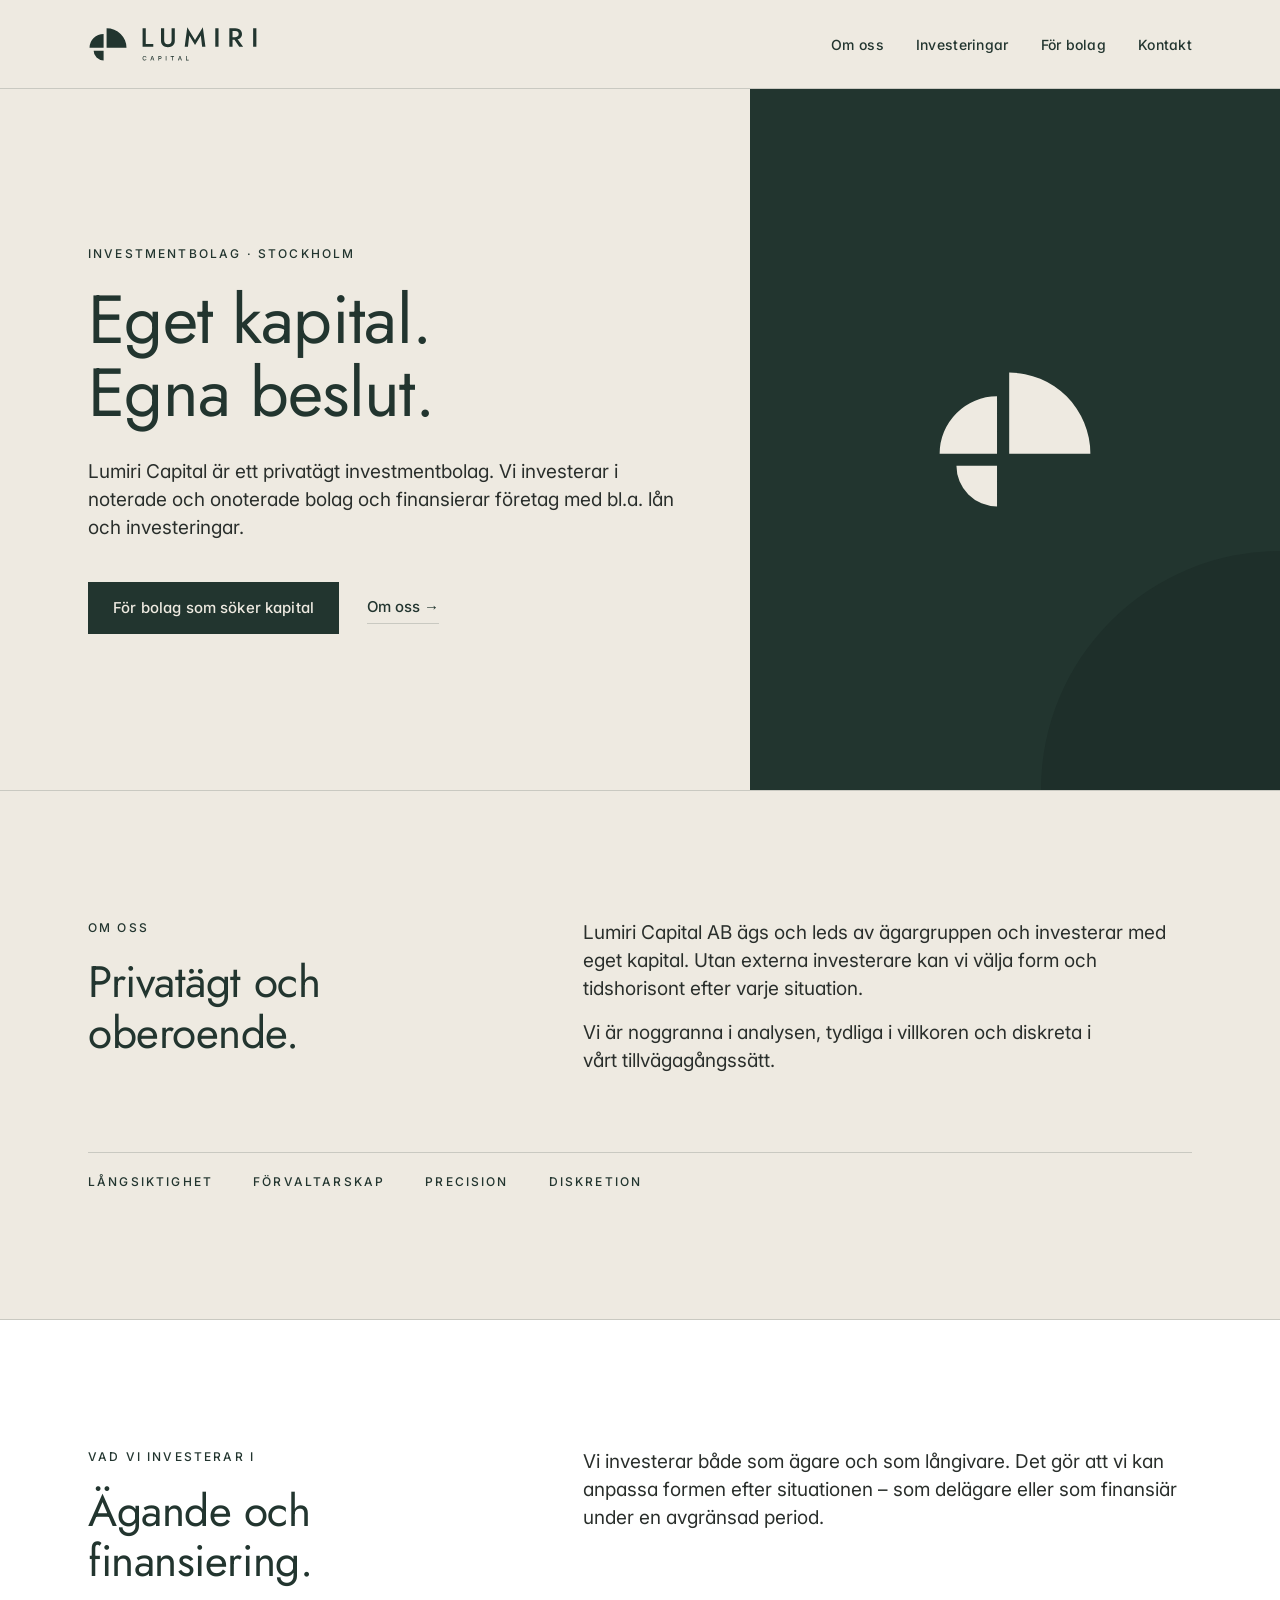
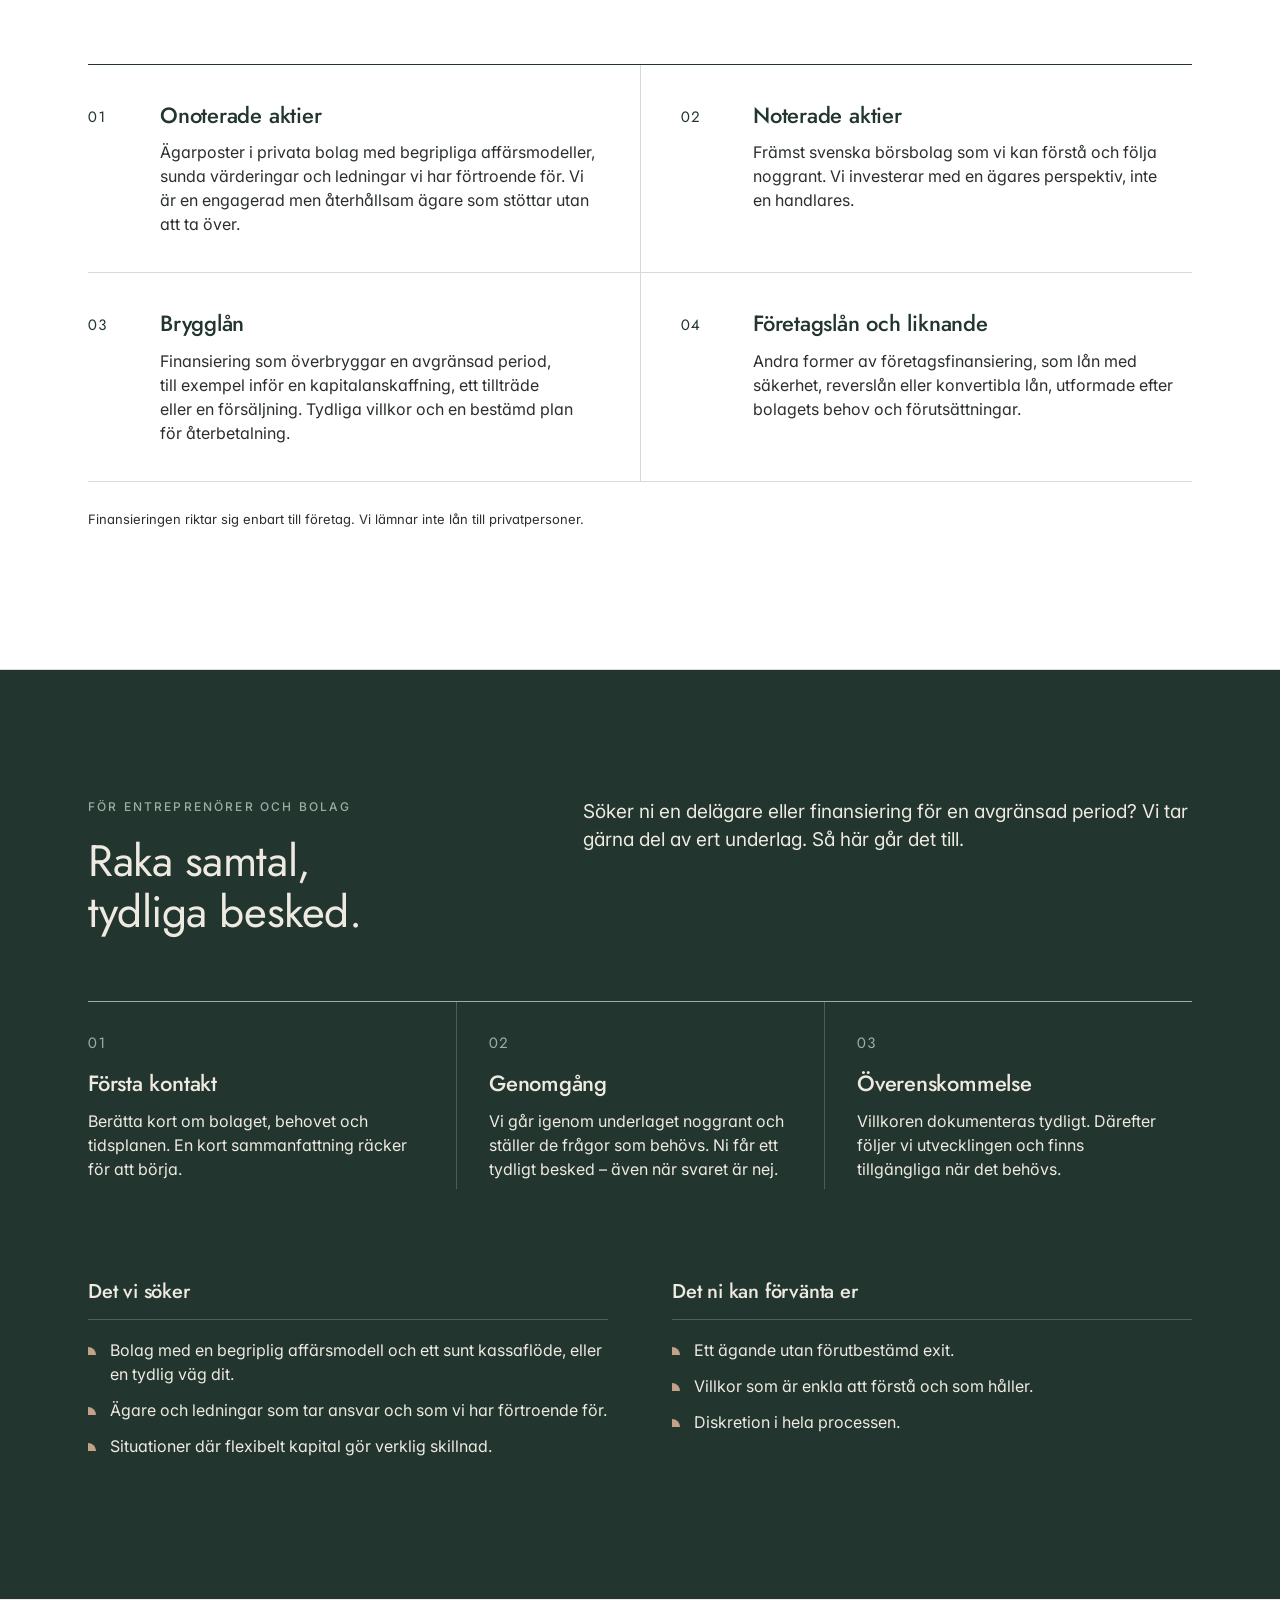
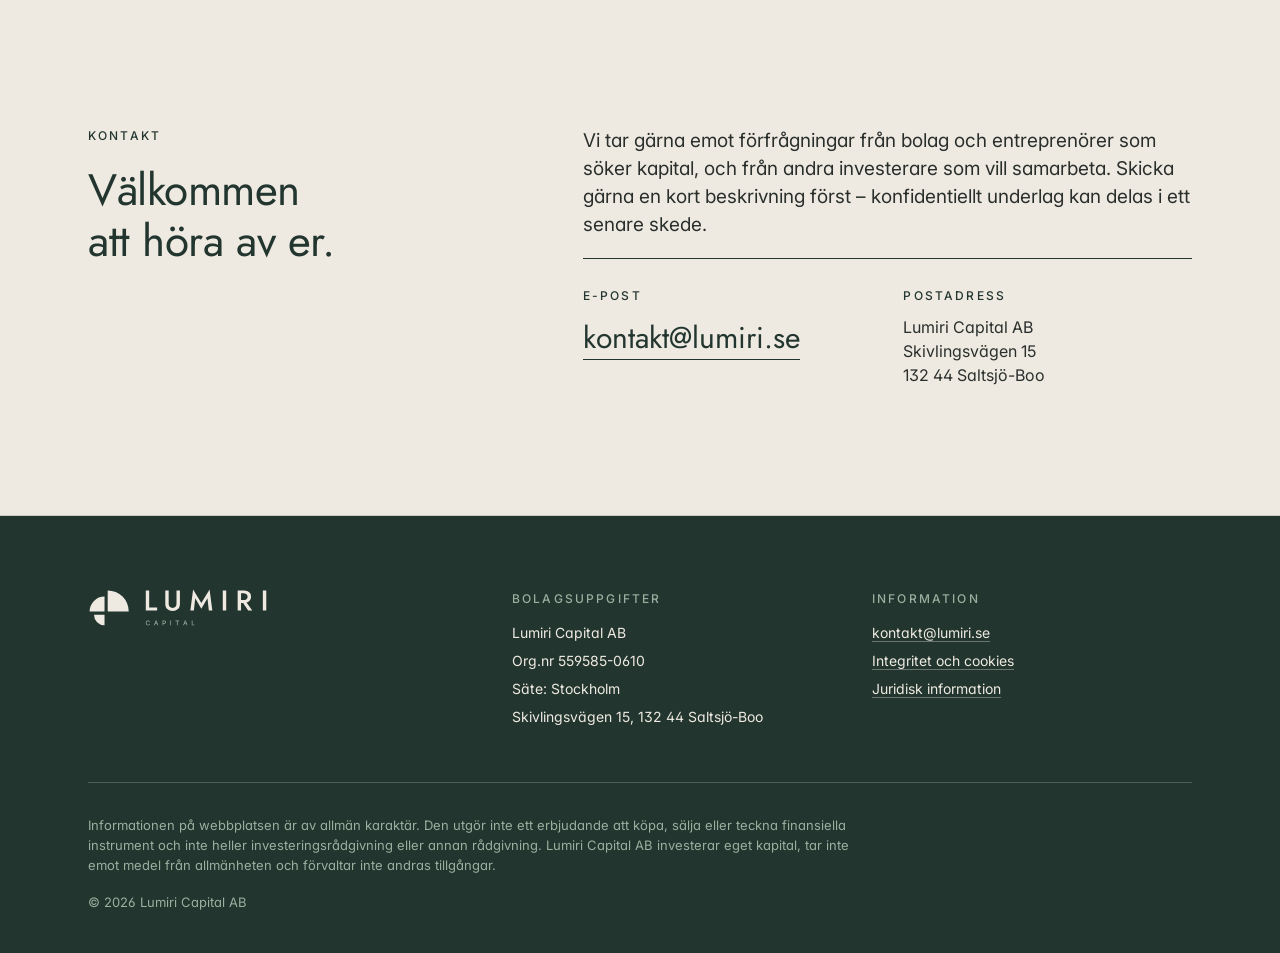
==== index.html @ 76b811ba "Lumiri Capital webbplats" ====
<!doctype html>
<html lang="sv">
<head>
<meta charset="utf-8">
<meta name="viewport" content="width=device-width, initial-scale=1">
<title>Lumiri Capital – investmentbolag</title>
<meta name="description" content="Lumiri Capital AB är ett privatägt investmentbolag som investerar i noterade och onoterade bolag och finansierar företag.">
<link rel="canonical" href="https://lumiri.se/">
<meta name="theme-color" content="#22352F">
<meta property="og:type" content="website">
<meta property="og:locale" content="sv_SE">
<meta property="og:site_name" content="Lumiri Capital">
<meta property="og:title" content="Lumiri Capital – investmentbolag">
<meta property="og:description" content="Lumiri Capital AB är ett privatägt investmentbolag som investerar i noterade och onoterade bolag och finansierar företag.">
<meta property="og:url" content="https://lumiri.se/">
<meta property="og:image" content="https://lumiri.se/assets/img/og.png">
<link rel="icon" href="assets/img/favicon.svg" type="image/svg+xml">
<link rel="icon" href="assets/img/favicon-32.png" sizes="32x32" type="image/png">
<link rel="icon" href="assets/img/favicon-16.png" sizes="16x16" type="image/png">
<link rel="apple-touch-icon" href="assets/img/apple-touch-icon.png">
<link rel="manifest" href="site.webmanifest">
<link rel="preload" href="assets/fonts/jost-var-latin.woff2" as="font" type="font/woff2" crossorigin>
<link rel="preload" href="assets/fonts/inter-var-latin.woff2" as="font" type="font/woff2" crossorigin>
<link rel="stylesheet" href="assets/style.css">
</head>
<body>
<a class="skip" href="#innehall">Hoppa till innehållet</a>
<header class="site-header">
  <div class="wrap">
    <a class="brand" href="./" aria-label="Lumiri Capital – till startsidan"><img src="assets/img/lumiri-capital.svg" alt="Lumiri Capital" width="170" height="37"></a>
    <nav class="nav" aria-label="Huvudmeny">
      <ul>
        <li><a href="#om-oss">Om oss</a></li>
        <li><a href="#investeringar">Investeringar</a></li>
        <li><a href="#for-bolag">För bolag</a></li>
        <li><a href="#kontakt">Kontakt</a></li>
      </ul>
    </nav>
  </div>
</header>
<main id="innehall">

<section class="hero" aria-labelledby="hero-rubrik">
  <div class="hero-text">
    <span class="label">Investmentbolag · Stockholm</span>
    <h1 id="hero-rubrik">Eget kapital.<br>Egna beslut.</h1>
    <p class="lead">Lumiri Capital är ett privatägt investmentbolag. Vi investerar i noterade och onoterade bolag och finansierar företag med bl.a. lån och investeringar.</p>
    <div class="actions">
      <a class="btn" href="#for-bolag">För bolag som söker kapital</a>
      <a class="link-arrow" href="#om-oss">Om oss</a>
    </div>
  </div>
  <div class="hero-panel" aria-hidden="true">
    <img src="assets/img/symbol-linne.svg" alt="" width="240" height="223">
  </div>
</section>

<section class="section" id="om-oss" aria-labelledby="om-rubrik">
  <div class="wrap">
    <div class="section-head">
      <div>
        <span class="label">Om oss</span>
        <h2 id="om-rubrik">Privatägt och oberoende.</h2>
      </div>
      <div>
        <p class="lead">Lumiri Capital AB ägs och leds av ägargruppen och investerar med eget kapital. Utan externa investerare kan vi välja form och tidshorisont efter varje situation.</p>
        <p class="lead">Vi är noggranna i analysen, tydliga i villkoren och diskreta i vårt tillvägagångssätt.</p>
      </div>
    </div>
    <ul class="values" aria-label="Våra värderingar">
      <li>Långsiktighet</li><li>Förvaltarskap</li><li>Precision</li><li>Diskretion</li>
    </ul>
  </div>
</section>

<section class="section white" id="investeringar" aria-labelledby="inv-rubrik">
  <div class="wrap">
    <div class="section-head">
      <div>
        <span class="label">Vad vi investerar i</span>
        <h2 id="inv-rubrik">Ägande och finansiering.</h2>
      </div>
      <div>
        <p class="lead">Vi investerar både som ägare och som långivare. Det gör att vi kan anpassa formen efter situationen – som delägare eller som finansiär under en avgränsad period.</p>
      </div>
    </div>

    <ul class="areas">
      <li>
        <span class="num">01</span>
        <div>
          <h3>Onoterade aktier</h3>
          <p>Ägarposter i privata bolag med begripliga affärsmodeller, sunda värderingar och ledningar vi har förtroende för. Vi är en engagerad men återhållsam ägare som stöttar utan att ta över.</p>
        </div>
      </li>
      <li>
        <span class="num">02</span>
        <div>
          <h3>Noterade aktier</h3>
          <p>Främst svenska börsbolag som vi kan förstå och följa noggrant. Vi investerar med en ägares perspektiv, inte en handlares.</p>
        </div>
      </li>
      <li>
        <span class="num">03</span>
        <div>
          <h3>Brygglån</h3>
          <p>Finansiering som överbryggar en avgränsad period, till exempel inför en kapitalanskaffning, ett tillträde eller en försäljning. Tydliga villkor och en bestämd plan för återbetalning.</p>
        </div>
      </li>
      <li>
        <span class="num">04</span>
        <div>
          <h3>Företagslån och liknande</h3>
          <p>Andra former av företagsfinansiering, som lån med säkerhet, reverslån eller konvertibla lån, utformade efter bolagets behov och förutsättningar.</p>
        </div>
      </li>
    </ul>
    <p class="note">Finansieringen riktar sig enbart till företag. Vi lämnar inte lån till privatpersoner.</p>
  </div>
</section>

<section class="section dark" id="for-bolag" aria-labelledby="bolag-rubrik">
  <div class="wrap">
    <div class="section-head">
      <div>
        <span class="label">För entreprenörer och bolag</span>
        <h2 id="bolag-rubrik">Raka samtal, tydliga besked.</h2>
      </div>
      <div>
        <p class="lead">Söker ni en delägare eller finansiering för en avgränsad period? Vi tar gärna del av ert underlag. Så här går det till.</p>
      </div>
    </div>

    <ol class="steps">
      <li>
        <span class="num">01</span>
        <h3>Första kontakt</h3>
        <p>Berätta kort om bolaget, behovet och tidsplanen. En kort sammanfattning räcker för att börja.</p>
      </li>
      <li>
        <span class="num">02</span>
        <h3>Genomgång</h3>
        <p>Vi går igenom underlaget noggrant och ställer de frågor som behövs. Ni får ett tydligt besked – även när svaret är nej.</p>
      </li>
      <li>
        <span class="num">03</span>
        <h3>Överenskommelse</h3>
        <p>Villkoren dokumenteras tydligt. Därefter följer vi utvecklingen och finns tillgängliga när det behövs.</p>
      </li>
    </ol>

    <div class="split">
      <div>
        <h3>Det vi söker</h3>
        <ul class="ticks">
          <li>Bolag med en begriplig affärsmodell och ett sunt kassaflöde, eller en tydlig väg dit.</li>
          <li>Ägare och ledningar som tar ansvar och som vi har förtroende för.</li>
          <li>Situationer där flexibelt kapital gör verklig skillnad.</li>
        </ul>
      </div>
      <div>
        <h3>Det ni kan förvänta er</h3>
        <ul class="ticks">
          <li>Ett ägande utan förutbestämd exit.</li>
          <li>Villkor som är enkla att förstå och som håller.</li>
          <li>Diskretion i hela processen.</li>
        </ul>
      </div>
    </div>
  </div>
</section>

<section class="section" id="kontakt" aria-labelledby="kontakt-rubrik">
  <div class="wrap contact-grid">
    <div>
      <span class="label">Kontakt</span>
      <h2 id="kontakt-rubrik">Välkommen att höra av er.</h2>
    </div>
    <div>
      <p class="lead">Vi tar gärna emot förfrågningar från bolag och entreprenörer som söker kapital, och från andra investerare som vill samarbeta. Skicka gärna en kort beskrivning först – konfidentiellt underlag kan delas i ett senare skede.</p>
      <div class="contact-card">
        <div>
          <span class="label">E-post</span>
          <!-- PLATSHÅLLARE: kontakt@lumiri.se finns inte ännu – skapas hos Loopia före publicering -->
          <a class="contact-email" href="mailto:kontakt@lumiri.se">kontakt@lumiri.se</a>
        </div>
        <div>
          <span class="label">Postadress</span>
          <address>Lumiri Capital AB<br>Skivlingsvägen 15<br>132 44 Saltsjö-Boo</address>
        </div>
      </div>
    </div>
  </div>
</section>

</main>
<footer class="site-footer">
  <div class="wrap">
    <div class="footer-top">
      <div><img src="assets/img/lumiri-capital-negativ.svg" alt="Lumiri Capital" width="180" height="39"></div>
      <div>
        <span class="label">Bolagsuppgifter</span>
        <ul>
          <li>Lumiri Capital AB</li>
          <li>Org.nr 559585-0610</li>
          <li>Säte: Stockholm</li>
          <li>Skivlingsvägen 15, 132 44 Saltsjö-Boo</li>
        </ul>
      </div>
      <div>
        <span class="label">Information</span>
        <ul>
          <!-- PLATSHÅLLARE: kontakt@lumiri.se finns inte ännu – skapas hos Loopia före publicering -->
          <li><a href="mailto:kontakt@lumiri.se">kontakt@lumiri.se</a></li>
          <li><a href="integritet.html">Integritet och cookies</a></li>
          <li><a href="integritet.html#juridisk-information">Juridisk information</a></li>
        </ul>
      </div>
    </div>
    <p class="disclaimer">Informationen på webbplatsen är av allmän karaktär. Den utgör inte ett erbjudande att köpa, sälja eller teckna finansiella instrument och inte heller investeringsrådgivning eller annan rådgivning. Lumiri Capital AB investerar eget kapital, tar inte emot medel från allmänheten och förvaltar inte andras tillgångar.</p>
    <p class="copyright">© 2026 Lumiri Capital AB</p>
  </div>
</footer>
</body>
</html>
---- assets/style.css ----
/* Lumiri Capital – webbplats. Färger och typografi enligt grafisk profil v1.0 (okt 2026). */
@font-face{font-family:"Jost";src:url("fonts/jost-var-latin.woff2") format("woff2");font-weight:300 600;font-style:normal;font-display:swap}
@font-face{font-family:"Inter";src:url("fonts/inter-var-latin.woff2") format("woff2");font-weight:400 600;font-style:normal;font-display:swap}

:root{
  --gran:#22352F; --linne:#EEEAE1; --salvia:#9DAE9F; --lera:#C4A189; --grafit:#2A2F2C;
  --vit:#FFFFFF; --linne-mork:#E4DFD3; --linje:rgba(34,53,47,.18);
  --heading:"Jost","Century Gothic",system-ui,sans-serif;
  --body:"Inter","Arial",system-ui,sans-serif;
  --wrap:1200px; --pad:clamp(20px,5vw,48px);
}
*,*::before,*::after{box-sizing:border-box}
html{-webkit-text-size-adjust:100%;scroll-behavior:smooth;scroll-padding-top:24px}
@media (prefers-reduced-motion:reduce){html{scroll-behavior:auto}}
body{margin:0;background:var(--linne);color:var(--grafit);font-family:var(--body);font-size:16px;line-height:1.5;font-feature-settings:"cv11","ss01";text-rendering:optimizeLegibility;-webkit-font-smoothing:antialiased}
img,svg{display:block;max-width:100%;height:auto}
a{color:var(--gran);text-decoration:none;border-bottom:1px solid var(--linje);transition:border-color .15s}
a:hover{border-bottom-color:var(--gran)}
:focus-visible{outline:2px solid var(--gran);outline-offset:3px}
.dark :focus-visible,.site-footer :focus-visible{outline-color:var(--linne)}
p{margin:0 0 1em;max-width:62ch}
h1,h2,h3{text-wrap:balance;font-family:var(--heading);color:var(--gran);margin:0;letter-spacing:-.01em}
h1{font-weight:400;font-size:clamp(38px,5.4vw,68px);line-height:1.08}
h2{font-weight:400;font-size:clamp(30px,3.6vw,44px);line-height:1.15}
h3{font-weight:500;font-size:22px;line-height:1.35}
.wrap{max-width:var(--wrap);margin:0 auto;padding:0 var(--pad)}
.label{display:block;font-family:var(--body);font-weight:500;font-size:12px;letter-spacing:.18em;text-transform:uppercase;color:var(--gran);margin:0 0 20px}
.lead{font-size:19px;line-height:28px;max-width:56ch}
.num{font-family:var(--heading);font-weight:400;font-size:15px;color:var(--gran);font-variant-numeric:tabular-nums;letter-spacing:.04em}
.skip{position:absolute;left:-9999px;top:0;background:var(--gran);color:var(--linne);padding:10px 16px;z-index:10;border:0}
.skip:focus{left:16px;top:16px}

/* Sidhuvud */
.site-header{border-bottom:1px solid var(--linje)}
.site-header .wrap{display:flex;align-items:center;justify-content:space-between;gap:24px;min-height:88px}
.brand{display:block;border:0;padding:12px 0}
.brand img{width:170px;height:auto}
.nav ul{display:flex;gap:32px;list-style:none;margin:0;padding:0}
.nav a{font-size:14px;font-weight:500;letter-spacing:.02em;border-bottom:1px solid transparent;padding:6px 0;color:var(--gran)}
.nav a:hover{border-bottom-color:var(--gran)}

/* Hero */
.hero{display:grid;grid-template-columns:1.414fr 1fr;min-height:min(78vh,720px);border-bottom:1px solid var(--linje)}
.hero-text{display:flex;flex-direction:column;justify-content:center;padding:clamp(56px,8vw,112px) clamp(20px,5vw,72px) clamp(56px,8vw,112px) max(var(--pad),calc((100vw - var(--wrap))/2 + var(--pad)))}
.hero-text h1{text-wrap:wrap;max-width:13ch;margin-bottom:28px}
.hero-text .lead{margin-bottom:40px}
.hero-panel{background:var(--gran);display:flex;align-items:center;justify-content:center;position:relative;overflow:hidden}
.hero-panel img{width:min(46%,240px);position:relative;z-index:1}
.hero-panel::after{content:"";position:absolute;right:0;bottom:0;width:45%;aspect-ratio:1;background:#1E2F2A;border-top-left-radius:100%}
.actions{display:flex;flex-wrap:wrap;gap:16px 28px;align-items:center}
.btn{display:inline-block;background:var(--gran);color:var(--linne);border:1px solid var(--gran);padding:14px 24px;font-size:15px;font-weight:500;letter-spacing:.01em}
.btn:hover{background:#1A2924;border-color:#1A2924}
.link-arrow{font-weight:500;font-size:15px;padding:4px 0}
.link-arrow::after{content:" →"}

/* Sektioner */
.section{padding:clamp(72px,10vw,136px) 0;border-bottom:1px solid var(--linje)}
.section.white{background:var(--vit)}
.section-head{display:grid;grid-template-columns:1fr 1.414fr;gap:clamp(24px,5vw,80px);align-items:start;margin-bottom:clamp(48px,6vw,80px)}
.section-head h2{max-width:14ch}
.section-head .lead{margin:0}



.areas{display:grid;grid-template-columns:repeat(2,1fr);gap:0;margin:0;padding:0;border-top:1px solid var(--gran)}
.areas li{list-style:none;padding:36px 40px 36px 0;border-bottom:1px solid var(--linje);display:grid;grid-template-columns:56px 1fr;gap:0 16px}
.areas li:nth-child(even){padding-left:40px;padding-right:0;border-left:1px solid var(--linje)}
.areas h3{margin:0 0 10px}
.areas p{margin:0;font-size:16px;line-height:24px}
.areas .num{padding-top:5px}
.note{font-size:13px;line-height:18px;color:var(--grafit);margin-top:28px;max-width:80ch}

/* Mörk sektion */
.dark{background:var(--gran);color:var(--linne)}
.dark h2,.dark h3{color:var(--linne)}
.dark .label,.dark .num{color:var(--salvia)}
.dark a{color:var(--linne);border-bottom-color:rgba(238,234,225,.35)}
.dark a:hover{border-bottom-color:var(--linne)}
.dark .section-head{margin-bottom:clamp(40px,5vw,64px)}
.steps{display:grid;grid-template-columns:repeat(3,1fr);gap:0;margin:0;padding:0;border-top:1px solid var(--salvia)}
.steps li{list-style:none;padding:28px 32px 8px 0}
.steps li + li{padding-left:32px;border-left:1px solid rgba(157,174,159,.35)}
.steps h3{margin:14px 0 10px}
.steps p{margin:0;font-size:16px;line-height:24px}
.split{display:grid;grid-template-columns:1fr 1fr;gap:clamp(32px,5vw,80px);margin-top:clamp(56px,7vw,96px)}
.split h3{font-size:20px;margin-bottom:18px;padding-bottom:14px;border-bottom:1px solid rgba(157,174,159,.35)}
.ticks{margin:0;padding:0}
.ticks li{list-style:none;position:relative;padding:0 0 12px 22px;line-height:24px;max-width:56ch}
.ticks li::before{content:"";position:absolute;left:0;top:9px;width:8px;height:8px;background:var(--lera);border-radius:0 8px 0 0}

/* Kontakt */
.contact-grid{display:grid;grid-template-columns:1fr 1.414fr;gap:clamp(24px,5vw,80px);align-items:start}
.contact-card{border-top:1px solid var(--gran);padding-top:28px;display:grid;grid-template-columns:1fr 1fr;gap:32px}
.contact-card .label{margin-bottom:10px}
.contact-email{font-family:var(--heading);font-size:clamp(22px,2.4vw,30px);font-weight:400;border-bottom:1px solid var(--gran);overflow-wrap:anywhere}
address{font-style:normal;line-height:24px}

/* Sidfot */
.site-footer{background:var(--gran);color:var(--linne);padding:72px 0 40px;font-size:14px;line-height:22px}
.site-footer a{color:var(--linne);border-bottom-color:rgba(238,234,225,.35)}
.site-footer a:hover{border-bottom-color:var(--linne)}
.footer-top{display:grid;grid-template-columns:1.2fr 1fr 1fr;gap:40px;padding-bottom:48px;border-bottom:1px solid rgba(157,174,159,.35)}
.footer-top img{width:180px}
.footer-top .label{color:var(--salvia);margin-bottom:12px}
.footer-top ul{list-style:none;margin:0;padding:0}
.footer-top li{margin-bottom:6px}
.disclaimer{color:var(--salvia);font-size:13px;line-height:20px;max-width:96ch;margin:32px 0 0}
.copyright{color:var(--salvia);font-size:13px;margin:16px 0 0}

/* Juridisk sida */
.page-head{padding:clamp(56px,8vw,104px) 0 clamp(32px,4vw,48px);border-bottom:1px solid var(--linje)}
.page-head h1{font-size:clamp(34px,4.4vw,52px);margin-bottom:20px}
.legal{padding:clamp(48px,6vw,80px) 0 clamp(72px,10vw,120px)}
.legal .wrap{display:grid;grid-template-columns:1fr 2.4fr;gap:clamp(24px,5vw,80px)}
.legal nav ol{margin:0;padding:0;list-style:none;position:sticky;top:24px;font-size:14px;line-height:28px}
.legal article h2{font-size:26px;margin:56px 0 16px;scroll-margin-top:24px}
.legal article h2:first-child{margin-top:0}
.legal article ul{padding-left:20px;max-width:62ch}
.legal article li{margin-bottom:8px}
.updated{font-size:13px;color:var(--grafit)}

/* 404 */
.notfound{min-height:60vh;display:flex;align-items:center}

/* Responsivt */
@media (max-width:1024px){
}
@media (max-width:860px){
  .site-header .wrap{flex-direction:column;align-items:flex-start;gap:0;min-height:0;padding-top:12px;padding-bottom:8px}
  .brand img{width:150px}
  .nav{width:100%;overflow-x:auto}
  .nav ul{gap:22px;padding:4px 0 10px}
  .nav a{white-space:nowrap}
  .hero{grid-template-columns:1fr;min-height:0}
  .hero-text{padding:56px var(--pad) 56px}
  .hero-panel{min-height:160px;order:-1}
  .hero-panel img{width:96px}
  .hero-panel::after{width:38%}
  .section-head,.prose-2,.contact-grid,.split,.legal .wrap{grid-template-columns:1fr}
  .areas{grid-template-columns:1fr}
  .areas li,.areas li:nth-child(even){padding:28px 0;border-left:0}
  .steps{grid-template-columns:1fr}
  .steps li,.steps li + li{padding:24px 0;border-left:0}
  .steps li + li{border-top:1px solid rgba(157,174,159,.35)}
  .footer-top{grid-template-columns:1fr 1fr}
  .footer-top > div:first-child{grid-column:1 / -1}
  .legal nav ol{position:static}
}
@media (max-width:560px){
  .areas li{grid-template-columns:40px 1fr}
  .contact-card{grid-template-columns:1fr;gap:24px}
  .footer-top{grid-template-columns:1fr}
}
@media print{.site-header .nav,.hero-panel{display:none}.dark,.site-footer{background:#fff;color:#000}}
/* Värderingar – kompakt rad */
.section-head p.lead + p{margin-top:16px}
.values{list-style:none;margin:56px 0 0;padding:20px 0 0;border-top:1px solid var(--linje);display:flex;flex-wrap:wrap;gap:12px 40px}
.values li{font-family:var(--body);font-size:12px;font-weight:500;letter-spacing:.18em;text-transform:uppercase;color:var(--gran)}
@media (max-width:560px){.values{display:grid;grid-template-columns:1fr 1fr;gap:12px 24px}}
p,li{text-wrap:pretty}
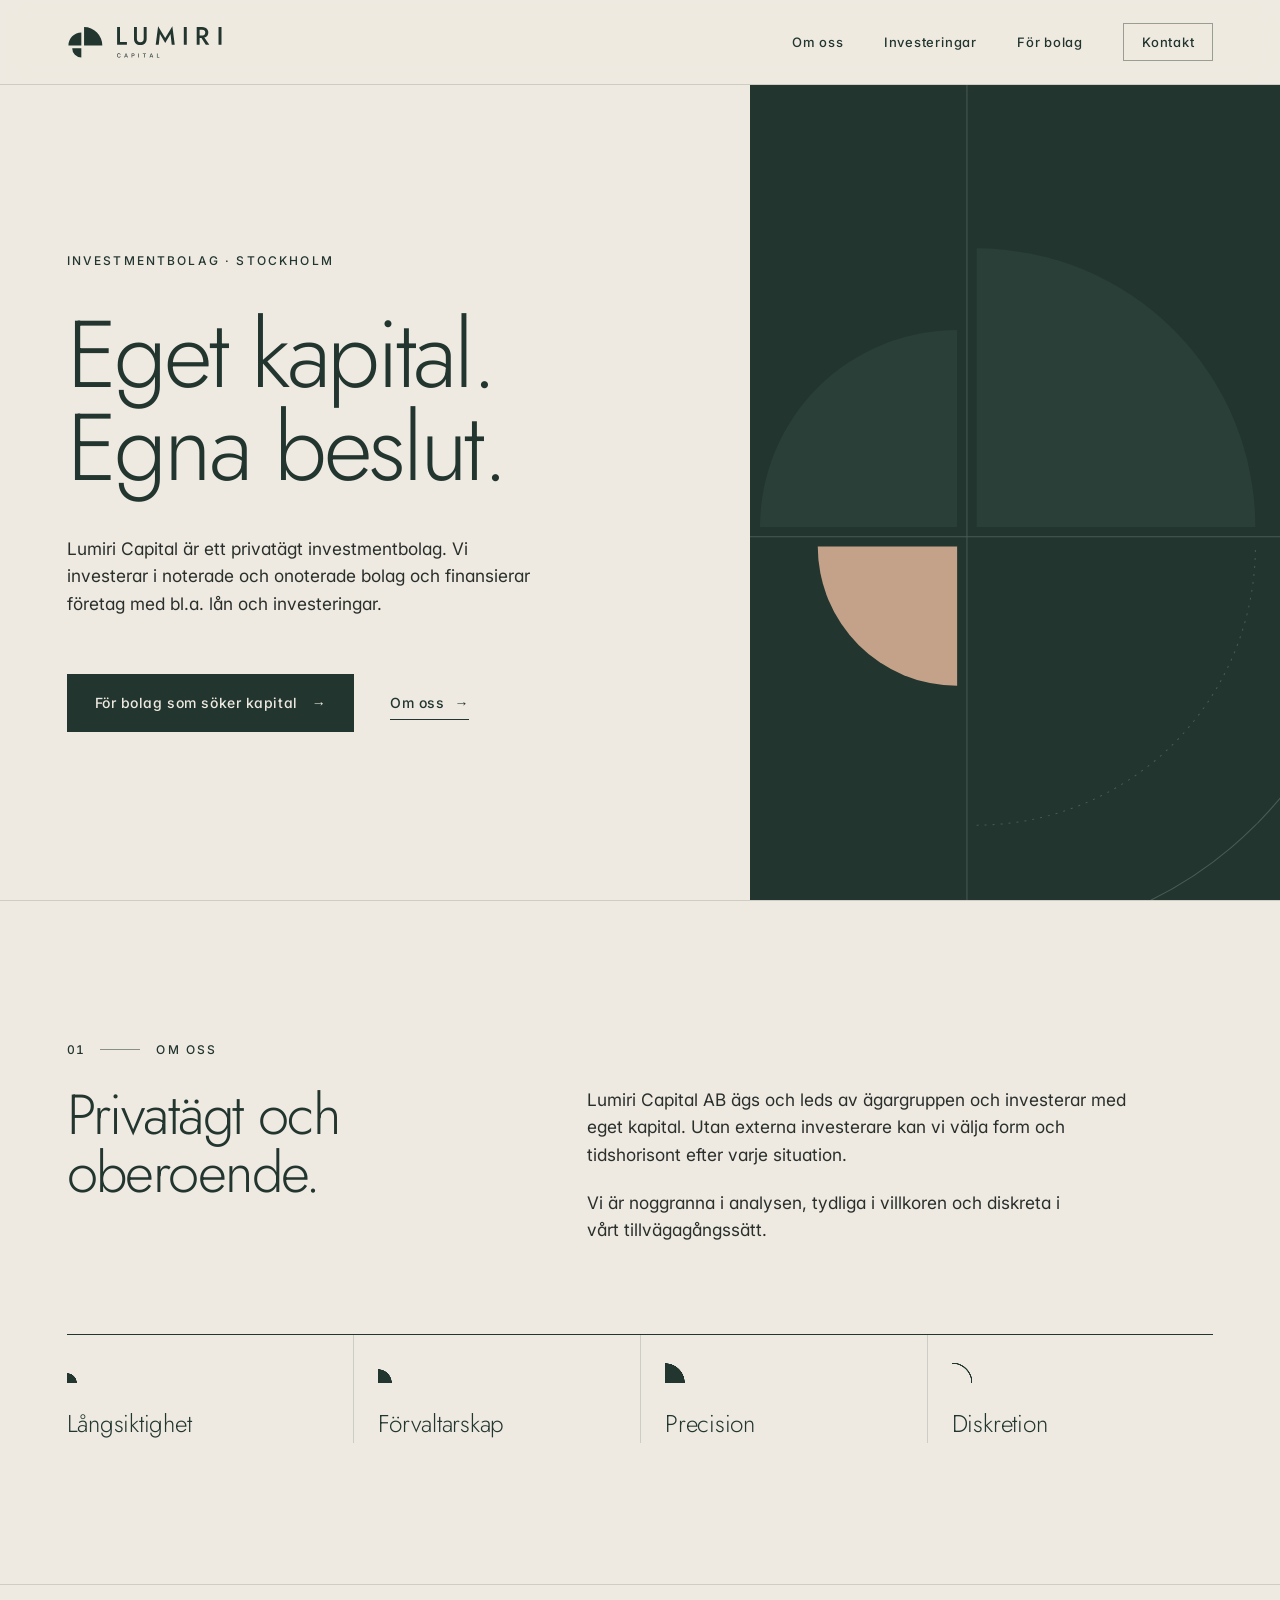
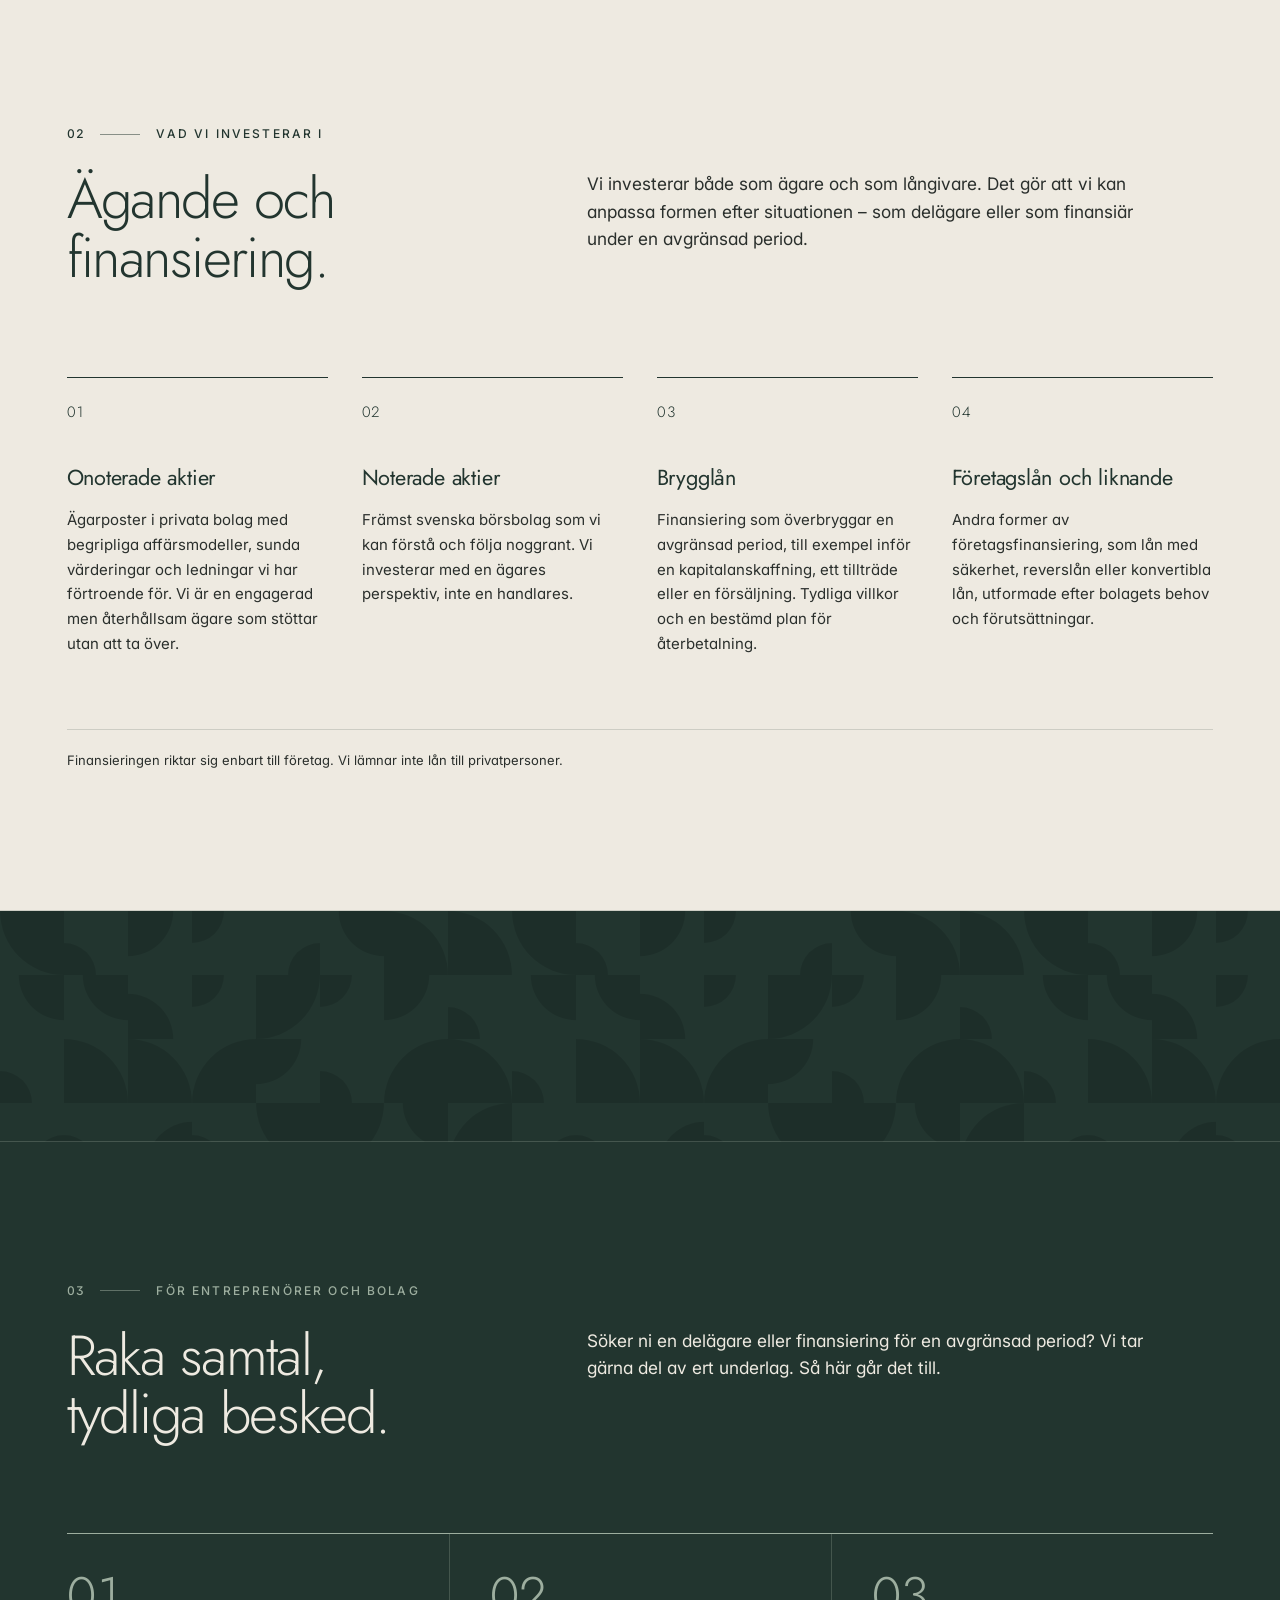
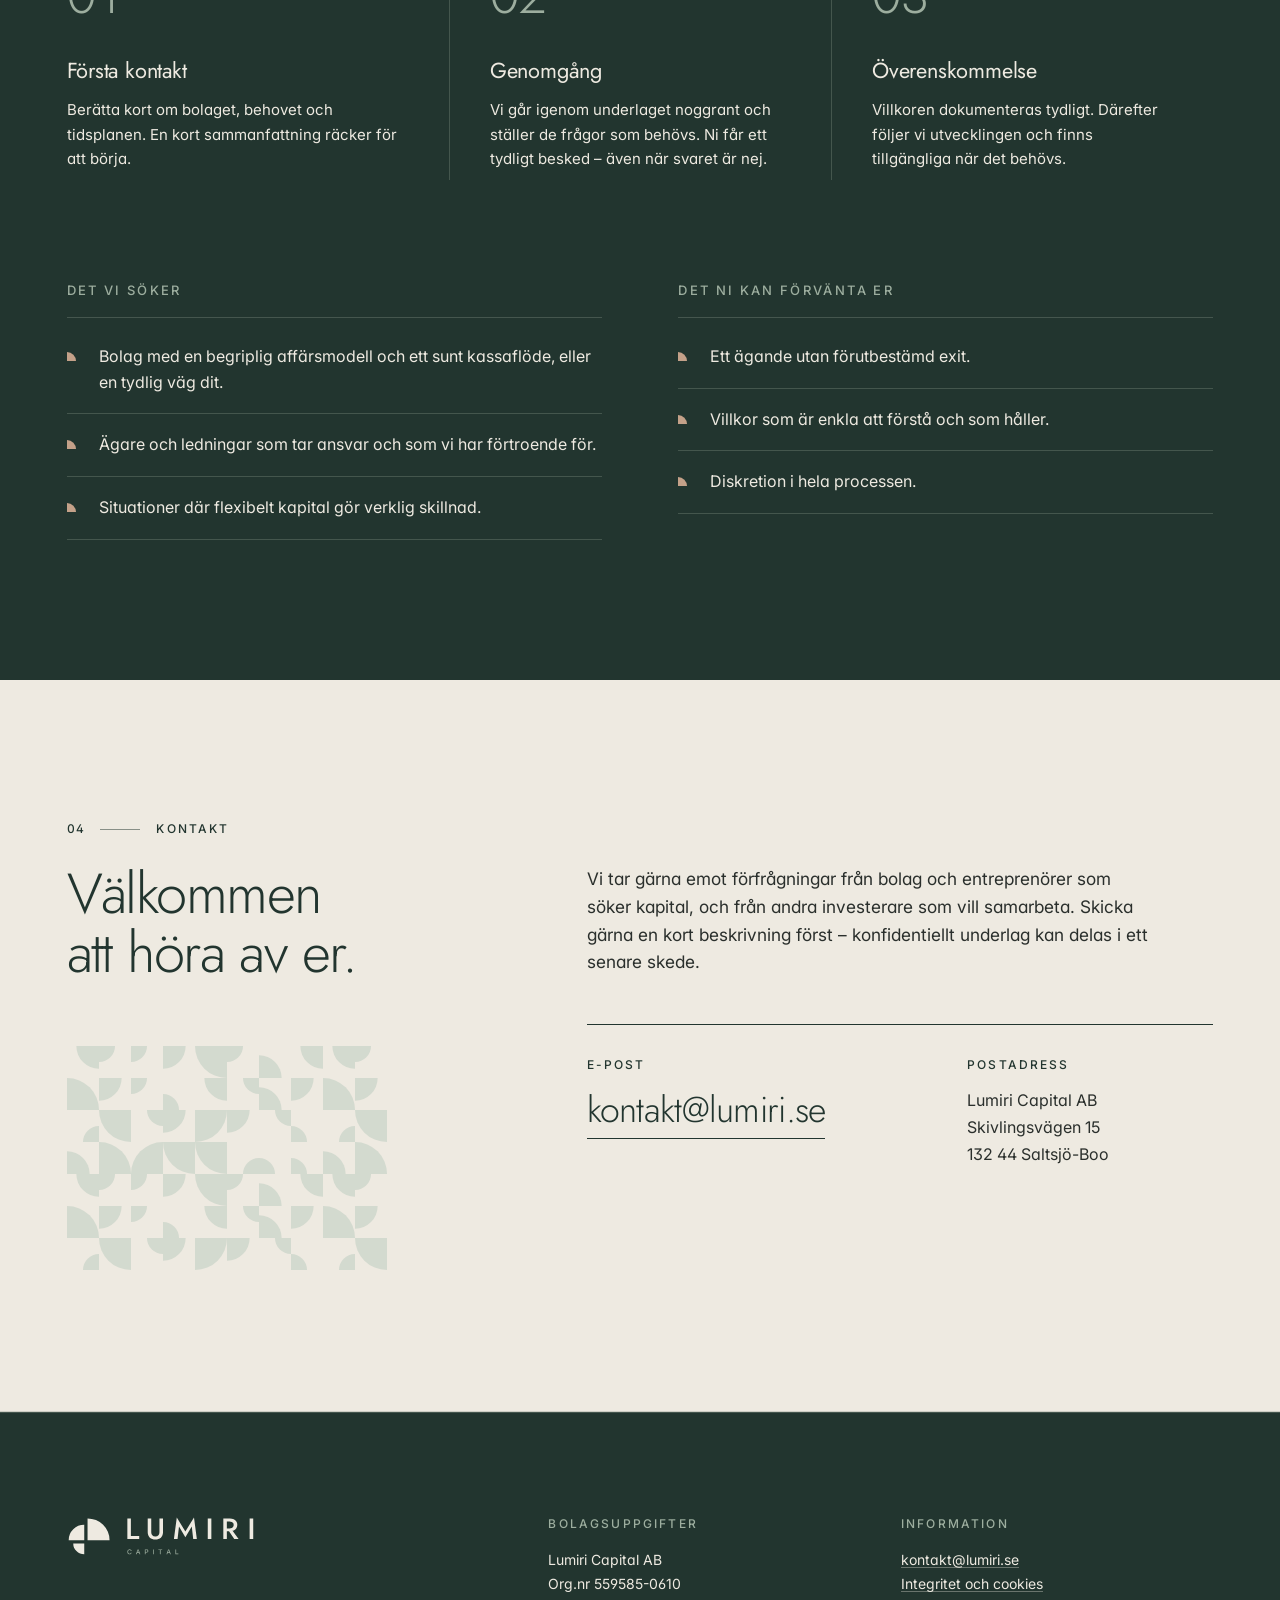
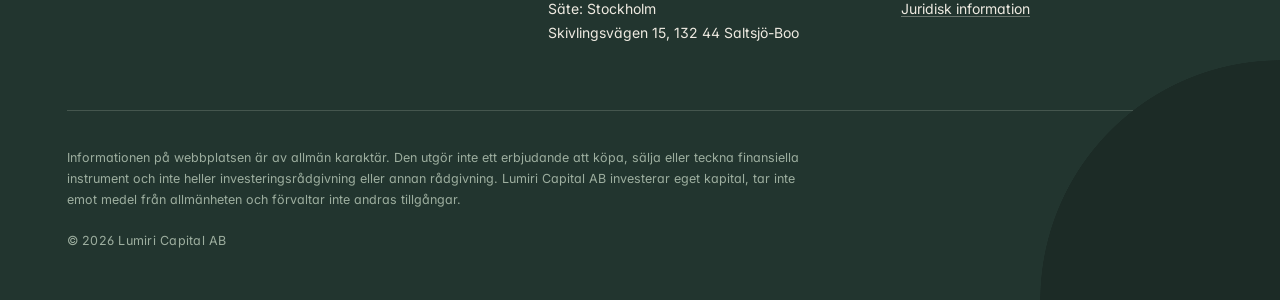
==== commit a9315713: "Ny design" ====
--- a/index.html
+++ b/index.html
@@ -50,8 +50,11 @@
       <a class="link-arrow" href="#om-oss">Om oss</a>
     </div>
   </div>
-  <div class="hero-panel" aria-hidden="true">
-    <img src="assets/img/symbol-linne.svg" alt="" width="240" height="223">
+  <div class="hero-art" aria-hidden="true">
+    <picture>
+      <source media="(max-width: 860px)" srcset="assets/img/komposition-liggande.svg">
+      <img src="assets/img/komposition-staende.svg" alt="" width="600" height="848" fetchpriority="high">
+    </picture>
   </div>
 </section>
 
@@ -59,7 +62,7 @@
   <div class="wrap">
     <div class="section-head">
       <div>
-        <span class="label">Om oss</span>
+        <span class="label eyebrow"><span class="idx">01</span>Om oss</span>
         <h2 id="om-rubrik">Privatägt och oberoende.</h2>
       </div>
       <div>
@@ -67,17 +70,17 @@
         <p class="lead">Vi är noggranna i analysen, tydliga i villkoren och diskreta i vårt tillvägagångssätt.</p>
       </div>
     </div>
-    <ul class="values" aria-label="Våra värderingar">
+    <ul class="values" aria-label="Värderingar">
       <li>Långsiktighet</li><li>Förvaltarskap</li><li>Precision</li><li>Diskretion</li>
     </ul>
   </div>
 </section>
 
-<section class="section white" id="investeringar" aria-labelledby="inv-rubrik">
+<section class="section" id="investeringar" aria-labelledby="inv-rubrik">
   <div class="wrap">
     <div class="section-head">
       <div>
-        <span class="label">Vad vi investerar i</span>
+        <span class="label eyebrow"><span class="idx">02</span>Vad vi investerar i</span>
         <h2 id="inv-rubrik">Ägande och finansiering.</h2>
       </div>
       <div>
@@ -120,10 +123,11 @@
 </section>
 
 <section class="section dark" id="for-bolag" aria-labelledby="bolag-rubrik">
+  <div class="band" aria-hidden="true"></div>
   <div class="wrap">
     <div class="section-head">
       <div>
-        <span class="label">För entreprenörer och bolag</span>
+        <span class="label eyebrow"><span class="idx">03</span>För entreprenörer och bolag</span>
         <h2 id="bolag-rubrik">Raka samtal, tydliga besked.</h2>
       </div>
       <div>
@@ -173,8 +177,9 @@
 <section class="section" id="kontakt" aria-labelledby="kontakt-rubrik">
   <div class="wrap contact-grid">
     <div>
-      <span class="label">Kontakt</span>
+      <span class="label eyebrow"><span class="idx">04</span>Kontakt</span>
       <h2 id="kontakt-rubrik">Välkommen att höra av er.</h2>
+      <div class="contact-art" aria-hidden="true"></div>
     </div>
     <div>
       <p class="lead">Vi tar gärna emot förfrågningar från bolag och entreprenörer som söker kapital, och från andra investerare som vill samarbeta. Skicka gärna en kort beskrivning först – konfidentiellt underlag kan delas i ett senare skede.</p>
--- a/assets/style.css
+++ b/assets/style.css
@@ -1,160 +1,200 @@
-/* Lumiri Capital – webbplats. Färger och typografi enligt grafisk profil v1.0 (okt 2026). */
+/* Lumiri Capital – webbplats. Färger, typsnitt och grafiska element enligt grafisk profil v1.0 (okt 2026). */
 @font-face{font-family:"Jost";src:url("fonts/jost-var-latin.woff2") format("woff2");font-weight:300 600;font-style:normal;font-display:swap}
 @font-face{font-family:"Inter";src:url("fonts/inter-var-latin.woff2") format("woff2");font-weight:400 600;font-style:normal;font-display:swap}
 
 :root{
   --gran:#22352F; --linne:#EEEAE1; --salvia:#9DAE9F; --lera:#C4A189; --grafit:#2A2F2C;
-  --vit:#FFFFFF; --linne-mork:#E4DFD3; --linje:rgba(34,53,47,.18);
+  --vit:#FFFFFF; --gran-mork:#1C2B26;
+  --hair:rgba(34,53,47,.16); --hair-strong:rgba(34,53,47,.42); --hair-dark:rgba(157,174,159,.28);
   --heading:"Jost","Century Gothic",system-ui,sans-serif;
   --body:"Inter","Arial",system-ui,sans-serif;
-  --wrap:1200px; --pad:clamp(20px,5vw,48px);
+  --wrap:1280px; --pad:clamp(22px,5.2vw,72px);
+  --ease:cubic-bezier(.2,.7,.2,1);
 }
 *,*::before,*::after{box-sizing:border-box}
-html{-webkit-text-size-adjust:100%;scroll-behavior:smooth;scroll-padding-top:24px}
-@media (prefers-reduced-motion:reduce){html{scroll-behavior:auto}}
-body{margin:0;background:var(--linne);color:var(--grafit);font-family:var(--body);font-size:16px;line-height:1.5;font-feature-settings:"cv11","ss01";text-rendering:optimizeLegibility;-webkit-font-smoothing:antialiased}
+html{-webkit-text-size-adjust:100%;scroll-behavior:smooth;scroll-padding-top:96px}
+body{margin:0;background:var(--linne);color:var(--grafit);font-family:var(--body);font-size:16px;line-height:1.6;font-feature-settings:"cv11","ss01";text-rendering:optimizeLegibility;-webkit-font-smoothing:antialiased;-moz-osx-font-smoothing:grayscale}
 img,svg{display:block;max-width:100%;height:auto}
-a{color:var(--gran);text-decoration:none;border-bottom:1px solid var(--linje);transition:border-color .15s}
-a:hover{border-bottom-color:var(--gran)}
-:focus-visible{outline:2px solid var(--gran);outline-offset:3px}
-.dark :focus-visible,.site-footer :focus-visible{outline-color:var(--linne)}
+::selection{background:var(--gran);color:var(--linne)}
+a{color:var(--gran);text-decoration:none;background:linear-gradient(currentColor,currentColor) 0 100%/100% 1px no-repeat;transition:background-size .45s var(--ease),color .2s}
+:focus-visible{outline:1px solid currentColor;outline-offset:6px}
 p{margin:0 0 1em;max-width:62ch}
-h1,h2,h3{text-wrap:balance;font-family:var(--heading);color:var(--gran);margin:0;letter-spacing:-.01em}
-h1{font-weight:400;font-size:clamp(38px,5.4vw,68px);line-height:1.08}
-h2{font-weight:400;font-size:clamp(30px,3.6vw,44px);line-height:1.15}
-h3{font-weight:500;font-size:22px;line-height:1.35}
+p,li{text-wrap:pretty}
+h1,h2,h3{font-family:var(--heading);color:var(--gran);margin:0;text-wrap:balance}
+h1{font-weight:300;font-size:clamp(56px,7.4vw,112px);line-height:.98;letter-spacing:-.035em}
+h2{font-weight:300;font-size:clamp(36px,4.4vw,64px);line-height:1.04;letter-spacing:-.028em}
+h3{font-weight:400;font-size:clamp(20px,1.7vw,24px);line-height:1.3;letter-spacing:-.01em}
 .wrap{max-width:var(--wrap);margin:0 auto;padding:0 var(--pad)}
-.label{display:block;font-family:var(--body);font-weight:500;font-size:12px;letter-spacing:.18em;text-transform:uppercase;color:var(--gran);margin:0 0 20px}
-.lead{font-size:19px;line-height:28px;max-width:56ch}
-.num{font-family:var(--heading);font-weight:400;font-size:15px;color:var(--gran);font-variant-numeric:tabular-nums;letter-spacing:.04em}
-.skip{position:absolute;left:-9999px;top:0;background:var(--gran);color:var(--linne);padding:10px 16px;z-index:10;border:0}
+.label{display:block;font-family:var(--body);font-weight:500;font-size:12px;line-height:16px;letter-spacing:.18em;text-transform:uppercase;color:var(--gran);margin:0 0 28px}
+.eyebrow{display:flex;align-items:center;gap:0}
+.eyebrow .idx{font-variant-numeric:tabular-nums;letter-spacing:.08em;display:inline-flex;align-items:center}
+.eyebrow .idx::after{content:"";display:inline-block;width:40px;height:1px;background:currentColor;opacity:.5;margin:0 16px}
+.lead{font-size:clamp(17px,1.35vw,20px);line-height:1.6;max-width:52ch;color:var(--grafit)}
+.num{font-family:var(--heading);font-weight:300;font-size:15px;line-height:1;color:var(--gran);font-variant-numeric:tabular-nums;letter-spacing:.06em}
+.skip{position:absolute;left:-9999px;top:0;background:var(--gran);color:var(--linne);padding:10px 16px;z-index:20}
 .skip:focus{left:16px;top:16px}
 
 /* Sidhuvud */
-.site-header{border-bottom:1px solid var(--linje)}
-.site-header .wrap{display:flex;align-items:center;justify-content:space-between;gap:24px;min-height:88px}
-.brand{display:block;border:0;padding:12px 0}
-.brand img{width:170px;height:auto}
-.nav ul{display:flex;gap:32px;list-style:none;margin:0;padding:0}
-.nav a{font-size:14px;font-weight:500;letter-spacing:.02em;border-bottom:1px solid transparent;padding:6px 0;color:var(--gran)}
-.nav a:hover{border-bottom-color:var(--gran)}
+.site-header{position:sticky;top:0;z-index:10;background:rgba(238,234,225,.94);-webkit-backdrop-filter:saturate(1.2) blur(10px);backdrop-filter:saturate(1.2) blur(10px);border-bottom:1px solid var(--hair)}
+.site-header .wrap{display:flex;align-items:center;justify-content:space-between;gap:24px;height:84px}
+.brand{display:block;background:none;padding:8px 0}
+.brand img{width:156px;height:auto}
+.nav ul{display:flex;align-items:center;gap:40px;list-style:none;margin:0;padding:0}
+.nav a{font-size:13px;font-weight:500;letter-spacing:.06em;padding:6px 0;background-size:0 1px;background-position:100% 100%}
+.nav a:hover,.nav a:focus-visible{background-size:100% 1px;background-position:0 100%}
+.nav li:last-child a{border:1px solid var(--hair-strong);padding:10px 18px;background:none;transition:background-color .3s var(--ease),color .3s var(--ease),border-color .3s}
+.nav li:last-child a:hover{background:var(--gran);color:var(--linne);border-color:var(--gran)}
 
 /* Hero */
-.hero{display:grid;grid-template-columns:1.414fr 1fr;min-height:min(78vh,720px);border-bottom:1px solid var(--linje)}
-.hero-text{display:flex;flex-direction:column;justify-content:center;padding:clamp(56px,8vw,112px) clamp(20px,5vw,72px) clamp(56px,8vw,112px) max(var(--pad),calc((100vw - var(--wrap))/2 + var(--pad)))}
-.hero-text h1{text-wrap:wrap;max-width:13ch;margin-bottom:28px}
-.hero-text .lead{margin-bottom:40px}
-.hero-panel{background:var(--gran);display:flex;align-items:center;justify-content:center;position:relative;overflow:hidden}
-.hero-panel img{width:min(46%,240px);position:relative;z-index:1}
-.hero-panel::after{content:"";position:absolute;right:0;bottom:0;width:45%;aspect-ratio:1;background:#1E2F2A;border-top-left-radius:100%}
-.actions{display:flex;flex-wrap:wrap;gap:16px 28px;align-items:center}
-.btn{display:inline-block;background:var(--gran);color:var(--linne);border:1px solid var(--gran);padding:14px 24px;font-size:15px;font-weight:500;letter-spacing:.01em}
-.btn:hover{background:#1A2924;border-color:#1A2924}
-.link-arrow{font-weight:500;font-size:15px;padding:4px 0}
-.link-arrow::after{content:" →"}
+.hero{display:grid;grid-template-columns:minmax(0,1.414fr) minmax(0,1fr);min-height:clamp(640px,calc(100vh - 84px),900px);border-bottom:1px solid var(--hair)}
+.hero-text{display:flex;flex-direction:column;justify-content:center;padding:clamp(72px,9vw,140px) clamp(24px,5vw,96px) clamp(72px,9vw,140px) max(var(--pad),calc((100vw - var(--wrap))/2 + var(--pad)))}
+.hero-text .label{margin-bottom:40px}
+.hero-text h1{margin-bottom:40px}
+.hero-text .lead{margin-bottom:56px;max-width:44ch}
+.hero-art{position:relative;overflow:hidden;background:var(--gran);margin:0}
+.hero-art img{position:absolute;inset:0;width:100%;height:100%;object-fit:cover}
+.actions{display:flex;flex-wrap:wrap;gap:20px 36px;align-items:center}
+.btn{display:inline-flex;align-items:center;gap:14px;background:var(--gran);color:var(--linne);padding:18px 28px;font-size:14px;font-weight:500;letter-spacing:.04em;transition:background-color .3s var(--ease)}
+.btn::after,.link-arrow::after{content:"→";display:inline-block;transition:transform .45s var(--ease)}
+.btn:hover{background:var(--gran-mork)}
+.btn:hover::after,.link-arrow:hover::after{transform:translateX(5px)}
+.link-arrow{font-weight:500;font-size:14px;letter-spacing:.04em;padding:6px 0;display:inline-flex;gap:10px}
+.link-arrow:hover{background-size:0 1px;background-position:100% 100%}
+
+/* Lugn entré – endast vid sidladdning, ingen JS */
+@media (prefers-reduced-motion:no-preference){
+  .hero-text > *{animation:rise 1s var(--ease) both}
+  .hero-text > :nth-child(2){animation-delay:.08s}
+  .hero-text > :nth-child(3){animation-delay:.16s}
+  .hero-text > :nth-child(4){animation-delay:.24s}
+  .hero-art img{animation:fade 1.4s var(--ease) both .1s}
+}
+@media (prefers-reduced-motion:reduce){html{scroll-behavior:auto}*{transition:none!important}}
+@keyframes rise{from{opacity:0;transform:translateY(14px)}to{opacity:1;transform:none}}
+@keyframes fade{from{opacity:0}to{opacity:1}}
 
 /* Sektioner */
-.section{padding:clamp(72px,10vw,136px) 0;border-bottom:1px solid var(--linje)}
-.section.white{background:var(--vit)}
-.section-head{display:grid;grid-template-columns:1fr 1.414fr;gap:clamp(24px,5vw,80px);align-items:start;margin-bottom:clamp(48px,6vw,80px)}
-.section-head h2{max-width:14ch}
+.section{padding:clamp(88px,11vw,168px) 0;border-bottom:1px solid var(--hair)}
+.section-head{display:grid;grid-template-columns:minmax(0,1fr) minmax(0,1.414fr);gap:clamp(32px,6vw,112px);align-items:start;margin-bottom:clamp(56px,7vw,104px)}
+.section-head h2{max-width:12ch}
 .section-head .lead{margin:0}
-
-
-
-.areas{display:grid;grid-template-columns:repeat(2,1fr);gap:0;margin:0;padding:0;border-top:1px solid var(--gran)}
-.areas li{list-style:none;padding:36px 40px 36px 0;border-bottom:1px solid var(--linje);display:grid;grid-template-columns:56px 1fr;gap:0 16px}
-.areas li:nth-child(even){padding-left:40px;padding-right:0;border-left:1px solid var(--linje)}
-.areas h3{margin:0 0 10px}
-.areas p{margin:0;font-size:16px;line-height:24px}
-.areas .num{padding-top:5px}
-.note{font-size:13px;line-height:18px;color:var(--grafit);margin-top:28px;max-width:80ch}
-
-/* Mörk sektion */
-.dark{background:var(--gran);color:var(--linne)}
+.section-head .lead + .lead{margin-top:20px}
+.section-head > div:last-child{padding-top:44px}
+
+/* Om oss – värderingar */
+.values{list-style:none;margin:0;padding:0;display:grid;grid-template-columns:repeat(4,1fr);border-top:1px solid var(--gran)}
+.values li{font-family:var(--heading);font-weight:300;font-size:clamp(20px,1.9vw,26px);letter-spacing:-.01em;color:var(--gran);padding:28px 24px 0 0;position:relative}
+.values li + li{padding-left:24px;border-left:1px solid var(--hair)}
+.values li::before{content:"";display:block;width:20px;height:20px;margin-bottom:22px;background:radial-gradient(circle at 0 100%,var(--gran) 9.6px,transparent 10px) 0 100%/20px 20px no-repeat}
+.values li:nth-child(2)::before{background-image:radial-gradient(circle at 0 100%,var(--gran) 13.6px,transparent 14px)}
+.values li:nth-child(3)::before{background-image:radial-gradient(circle at 0 100%,var(--gran) 19.6px,transparent 20px)}
+.values li:nth-child(4)::before{background-image:radial-gradient(circle at 0 100%,transparent 19px,var(--gran) 19.5px,var(--gran) 20.3px,transparent 20.8px)}
+
+/* Investeringar */
+.areas{display:grid;grid-template-columns:repeat(4,minmax(0,1fr));gap:0 clamp(24px,2.6vw,40px);margin:0;padding:0}
+.areas li{list-style:none;padding:28px 0 0;position:relative;display:block}
+.areas li::before{content:"";position:absolute;left:0;right:0;top:0;height:1px;background:var(--gran);transform-origin:left;transition:background-color .4s var(--ease),height .4s var(--ease)}
+.areas li:hover::before{background:var(--lera);height:2px}
+.areas .num{display:block;margin-bottom:44px}
+.areas h3{margin:0 0 16px}
+.areas p{margin:0;font-size:15px;line-height:1.65}
+.note{font-size:13px;line-height:20px;color:var(--grafit);margin:72px 0 0;padding-top:20px;border-top:1px solid var(--hair);max-width:none}
+
+/* Mörk sektion med mönsterband */
+.dark{background:var(--gran);color:var(--linne);padding-top:0;border-bottom:0}
 .dark h2,.dark h3{color:var(--linne)}
 .dark .label,.dark .num{color:var(--salvia)}
-.dark a{color:var(--linne);border-bottom-color:rgba(238,234,225,.35)}
-.dark a:hover{border-bottom-color:var(--linne)}
-.dark .section-head{margin-bottom:clamp(40px,5vw,64px)}
-.steps{display:grid;grid-template-columns:repeat(3,1fr);gap:0;margin:0;padding:0;border-top:1px solid var(--salvia)}
-.steps li{list-style:none;padding:28px 32px 8px 0}
-.steps li + li{padding-left:32px;border-left:1px solid rgba(157,174,159,.35)}
-.steps h3{margin:14px 0 10px}
-.steps p{margin:0;font-size:16px;line-height:24px}
-.split{display:grid;grid-template-columns:1fr 1fr;gap:clamp(32px,5vw,80px);margin-top:clamp(56px,7vw,96px)}
-.split h3{font-size:20px;margin-bottom:18px;padding-bottom:14px;border-bottom:1px solid rgba(157,174,159,.35)}
+.dark .lead{color:var(--linne)}
+.dark a{color:var(--linne)}
+.band{height:clamp(160px,18vw,260px);background:url("img/monster-gran.svg") 0 0/512px 256px repeat;border-bottom:1px solid var(--hair-dark);margin-bottom:clamp(88px,11vw,168px)}
+.steps{display:grid;grid-template-columns:repeat(3,minmax(0,1fr));gap:0;margin:0;padding:0;border-top:1px solid var(--salvia)}
+.steps li{list-style:none;padding:36px 40px 8px 0}
+.steps li + li{padding-left:40px;border-left:1px solid var(--hair-dark)}
+.steps .num{font-size:clamp(40px,4vw,56px);letter-spacing:-.02em;display:block;margin-bottom:36px}
+.steps h3{margin:0 0 12px}
+.steps p{margin:0;font-size:15px;line-height:1.65;color:var(--linne)}
+.split{display:grid;grid-template-columns:1fr 1fr;gap:clamp(32px,6vw,112px);margin-top:clamp(72px,8vw,120px)}
+.split h3{font-size:13px;font-family:var(--body);font-weight:500;letter-spacing:.18em;text-transform:uppercase;color:var(--salvia);margin-bottom:8px;padding-bottom:18px;border-bottom:1px solid var(--hair-dark)}
 .ticks{margin:0;padding:0}
-.ticks li{list-style:none;position:relative;padding:0 0 12px 22px;line-height:24px;max-width:56ch}
-.ticks li::before{content:"";position:absolute;left:0;top:9px;width:8px;height:8px;background:var(--lera);border-radius:0 8px 0 0}
+.ticks li{list-style:none;position:relative;padding:18px 0 18px 32px;line-height:1.6;border-bottom:1px solid var(--hair-dark)}
+.ticks li::before{content:"";position:absolute;left:0;top:26px;width:9px;height:9px;background:var(--lera);border-radius:0 9px 0 0}
 
 /* Kontakt */
-.contact-grid{display:grid;grid-template-columns:1fr 1.414fr;gap:clamp(24px,5vw,80px);align-items:start}
-.contact-card{border-top:1px solid var(--gran);padding-top:28px;display:grid;grid-template-columns:1fr 1fr;gap:32px}
-.contact-card .label{margin-bottom:10px}
-.contact-email{font-family:var(--heading);font-size:clamp(22px,2.4vw,30px);font-weight:400;border-bottom:1px solid var(--gran);overflow-wrap:anywhere}
-address{font-style:normal;line-height:24px}
+.contact-grid{display:grid;grid-template-columns:minmax(0,1fr) minmax(0,1.414fr);gap:clamp(32px,6vw,112px);align-items:start}
+.contact-art{margin-top:64px;width:320px;height:224px;background:url("img/monster-linne.svg") 0 0/256px 128px repeat}
+.contact-grid > div:last-child{padding-top:44px}
+.contact-card{border-top:1px solid var(--gran);margin-top:48px;padding-top:32px;display:grid;grid-template-columns:1.414fr 1fr;gap:32px}
+.contact-card .label{margin-bottom:14px}
+.contact-email{font-family:var(--heading);font-size:clamp(26px,2.8vw,40px);font-weight:300;letter-spacing:-.02em;line-height:1.3;overflow-wrap:anywhere;padding-bottom:4px}
+.contact-email:hover{background-size:0 1px;background-position:100% 100%}
+address{font-style:normal;line-height:1.7}
 
 /* Sidfot */
-.site-footer{background:var(--gran);color:var(--linne);padding:72px 0 40px;font-size:14px;line-height:22px}
-.site-footer a{color:var(--linne);border-bottom-color:rgba(238,234,225,.35)}
-.site-footer a:hover{border-bottom-color:var(--linne)}
-.footer-top{display:grid;grid-template-columns:1.2fr 1fr 1fr;gap:40px;padding-bottom:48px;border-bottom:1px solid rgba(157,174,159,.35)}
-.footer-top img{width:180px}
-.footer-top .label{color:var(--salvia);margin-bottom:12px}
+.site-footer{background:var(--gran);color:var(--linne);padding:clamp(72px,8vw,112px) 0 48px;font-size:14px;line-height:1.75;position:relative;overflow:hidden;border-top:1px solid var(--hair-dark)}
+.site-footer a{color:var(--linne);background-size:100% 1px;background-image:linear-gradient(rgba(238,234,225,.35),rgba(238,234,225,.35))}
+.site-footer a:hover{background-image:linear-gradient(var(--linne),var(--linne))}
+.footer-top{display:grid;grid-template-columns:1.414fr 1fr 1fr;gap:40px;padding-bottom:64px;border-bottom:1px solid var(--hair-dark)}
+.footer-top img{width:188px}
+.footer-top .label{color:var(--salvia);margin-bottom:16px}
 .footer-top ul{list-style:none;margin:0;padding:0}
-.footer-top li{margin-bottom:6px}
-.disclaimer{color:var(--salvia);font-size:13px;line-height:20px;max-width:96ch;margin:32px 0 0}
-.copyright{color:var(--salvia);font-size:13px;margin:16px 0 0}
+.disclaimer{color:var(--salvia);font-size:12.5px;line-height:1.7;max-width:92ch;margin:36px 0 0}
+.copyright{color:var(--salvia);font-size:12.5px;margin:20px 0 0;letter-spacing:.02em}
+
+@media (min-width:1101px){
+  .site-footer::after{content:"";position:absolute;right:0;bottom:0;width:240px;height:240px;background:radial-gradient(circle at 100% 100%,var(--gran-mork) 239.5px,transparent 240px);pointer-events:none}
+}
 
 /* Juridisk sida */
-.page-head{padding:clamp(56px,8vw,104px) 0 clamp(32px,4vw,48px);border-bottom:1px solid var(--linje)}
-.page-head h1{font-size:clamp(34px,4.4vw,52px);margin-bottom:20px}
-.legal{padding:clamp(48px,6vw,80px) 0 clamp(72px,10vw,120px)}
-.legal .wrap{display:grid;grid-template-columns:1fr 2.4fr;gap:clamp(24px,5vw,80px)}
-.legal nav ol{margin:0;padding:0;list-style:none;position:sticky;top:24px;font-size:14px;line-height:28px}
-.legal article h2{font-size:26px;margin:56px 0 16px;scroll-margin-top:24px}
+.page-head{padding:clamp(72px,9vw,128px) 0 clamp(40px,5vw,64px);border-bottom:1px solid var(--hair)}
+.page-head h1{font-size:clamp(38px,5vw,72px);margin-bottom:28px}
+.legal{padding:clamp(56px,7vw,96px) 0 clamp(88px,11vw,140px)}
+.legal .wrap{display:grid;grid-template-columns:minmax(0,1fr) minmax(0,2.4fr);gap:clamp(32px,6vw,112px)}
+.legal nav ol{margin:0;padding:20px 0 0;border-top:1px solid var(--gran);list-style:none;position:sticky;top:116px;font-size:14px;line-height:2.1}
+.legal nav a{background-size:0 1px}
+.legal nav a:hover{background-size:100% 1px}
+.legal article{max-width:68ch}
+.legal article h2{font-size:clamp(26px,2.4vw,34px);margin:72px 0 20px;scroll-margin-top:110px}
 .legal article h2:first-child{margin-top:0}
-.legal article ul{padding-left:20px;max-width:62ch}
+.legal article ul{padding-left:20px}
 .legal article li{margin-bottom:8px}
-.updated{font-size:13px;color:var(--grafit)}
+.updated{font-size:13px;color:var(--grafit);margin-top:56px;padding-top:16px;border-top:1px solid var(--hair)}
 
 /* 404 */
-.notfound{min-height:60vh;display:flex;align-items:center}
+.notfound{min-height:62vh;display:flex;align-items:center;padding:96px 0}
 
 /* Responsivt */
-@media (max-width:1024px){
+@media (max-width:1100px){
+  .areas{grid-template-columns:repeat(2,minmax(0,1fr));gap:56px 40px}
 }
 @media (max-width:860px){
-  .site-header .wrap{flex-direction:column;align-items:flex-start;gap:0;min-height:0;padding-top:12px;padding-bottom:8px}
-  .brand img{width:150px}
-  .nav{width:100%;overflow-x:auto}
-  .nav ul{gap:22px;padding:4px 0 10px}
+  .site-header .wrap{height:auto;flex-direction:column;align-items:flex-start;gap:4px;padding-top:14px;padding-bottom:10px}
+  .brand img{width:136px}
+  .nav{width:100%;overflow-x:auto;scrollbar-width:none}
+  .nav ul{gap:24px;padding:6px 0}
   .nav a{white-space:nowrap}
+  .nav li:last-child a{border:0;padding:6px 0;background:linear-gradient(currentColor,currentColor) 0 100%/0 1px no-repeat}
   .hero{grid-template-columns:1fr;min-height:0}
-  .hero-text{padding:56px var(--pad) 56px}
-  .hero-panel{min-height:160px;order:-1}
-  .hero-panel img{width:96px}
-  .hero-panel::after{width:38%}
-  .section-head,.prose-2,.contact-grid,.split,.legal .wrap{grid-template-columns:1fr}
-  .areas{grid-template-columns:1fr}
-  .areas li,.areas li:nth-child(even){padding:28px 0;border-left:0}
-  .steps{grid-template-columns:1fr}
-  .steps li,.steps li + li{padding:24px 0;border-left:0}
-  .steps li + li{border-top:1px solid rgba(157,174,159,.35)}
+  .hero-text{padding:64px var(--pad) 72px}
+  .hero-art{aspect-ratio:1.414/1}
+  .section-head,.contact-grid,.split,.legal .wrap{grid-template-columns:1fr}
+  .section-head > div:last-child,.contact-grid > div:last-child{padding-top:0}
+  .section-head{gap:28px}
+  .values{grid-template-columns:repeat(2,1fr)}
+  .values li:nth-child(3){padding-left:0;border-left:0}
+  .values li:nth-child(n+3){margin-top:12px;border-top:1px solid var(--hair)}
+  .steps{grid-template-columns:1fr;border-top:0}
+  .steps li,.steps li + li{padding:28px 0 36px;border-left:0;border-top:1px solid var(--hair-dark)}
+  .steps li:first-child{border-top-color:var(--salvia)}
+  .steps .num{margin-bottom:20px}
+  .contact-art{display:none}
   .footer-top{grid-template-columns:1fr 1fr}
   .footer-top > div:first-child{grid-column:1 / -1}
   .legal nav ol{position:static}
 }
 @media (max-width:560px){
-  .areas li{grid-template-columns:40px 1fr}
-  .contact-card{grid-template-columns:1fr;gap:24px}
+  .areas{grid-template-columns:1fr;gap:48px}
+  .areas .num{margin-bottom:24px}
+  .contact-card{grid-template-columns:1fr;gap:28px}
   .footer-top{grid-template-columns:1fr}
 }
-@media print{.site-header .nav,.hero-panel{display:none}.dark,.site-footer{background:#fff;color:#000}}
-/* Värderingar – kompakt rad */
-.section-head p.lead + p{margin-top:16px}
-.values{list-style:none;margin:56px 0 0;padding:20px 0 0;border-top:1px solid var(--linje);display:flex;flex-wrap:wrap;gap:12px 40px}
-.values li{font-family:var(--body);font-size:12px;font-weight:500;letter-spacing:.18em;text-transform:uppercase;color:var(--gran)}
-@media (max-width:560px){.values{display:grid;grid-template-columns:1fr 1fr;gap:12px 24px}}
-p,li{text-wrap:pretty}
+@media print{.site-header{position:static}.site-header .nav,.hero-art,.band,.contact-art{display:none}.dark,.site-footer{background:#fff;color:#000}}
